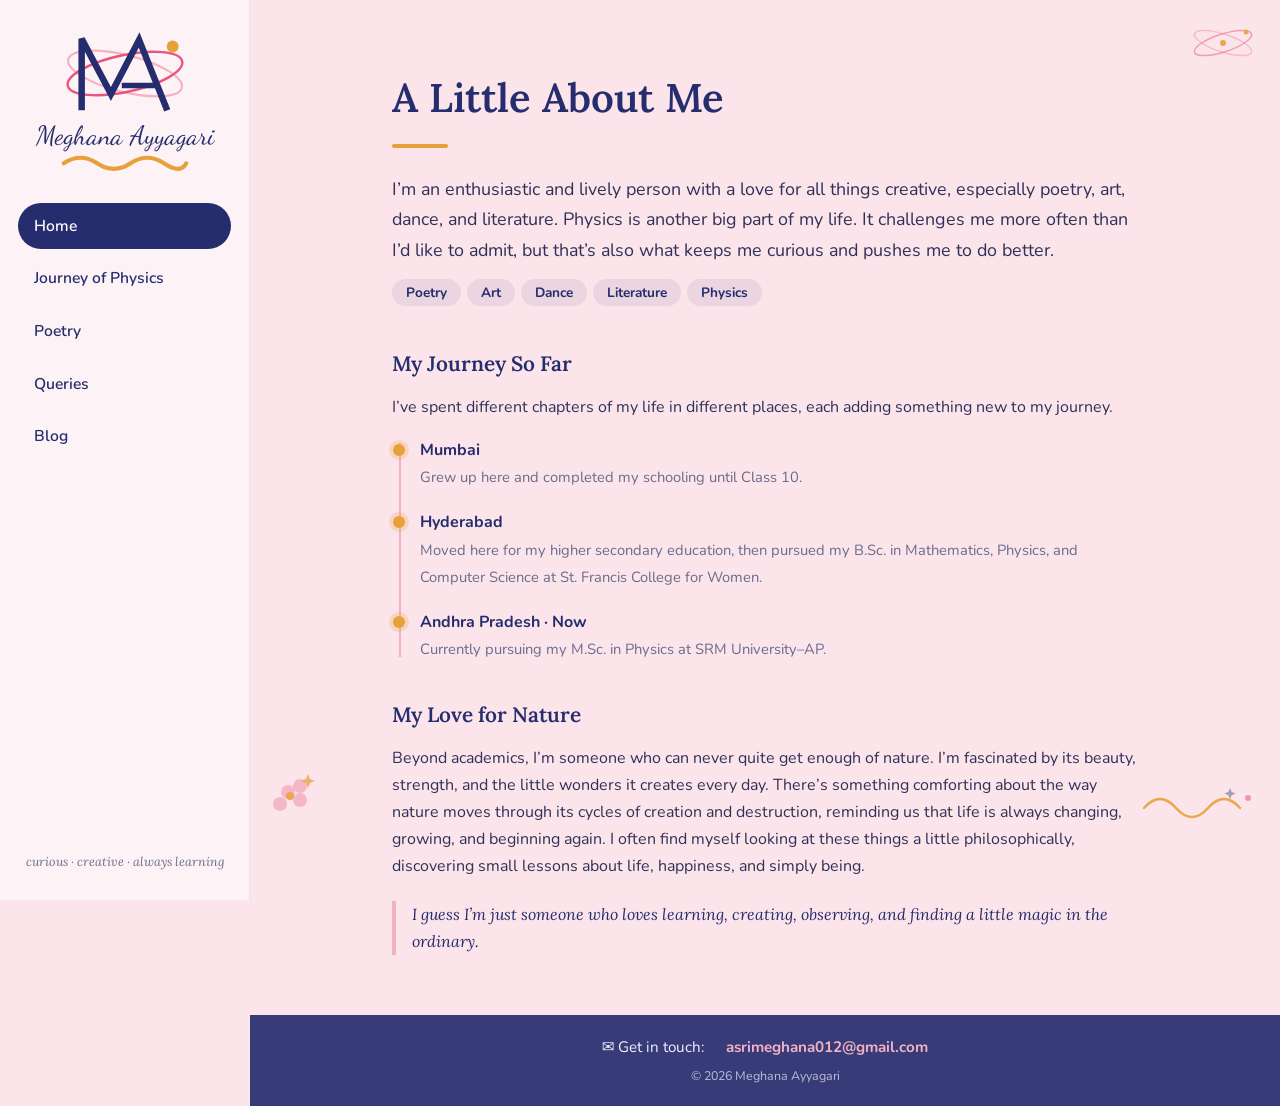
==== index.html @ 57a70335 "Add files via upload" ====
<!DOCTYPE html>
<html lang="en">
<head>
<meta charset="UTF-8">
<meta name="viewport" content="width=device-width, initial-scale=1">
<title>Home | Meghana Ayyagari</title>
<link rel="preconnect" href="https://fonts.googleapis.com">
<link rel="preconnect" href="https://fonts.gstatic.com" crossorigin>
<link href="https://fonts.googleapis.com/css2?family=Dancing+Script:wght@600&family=Lora:ital,wght@0,400;0,600;1,400&family=Nunito:wght@400;600;700&display=swap" rel="stylesheet">
<link rel="stylesheet" href="style.css">
</head>
<body data-page="home">

<button class="menu-btn" id="menuBtn" aria-label="Open menu">&#9776;</button>

<aside class="sidebar" id="sidebar">
  <a class="brand" href="index.html">
    <!-- logo: MA monogram with orbit, rebuilt as SVG -->
    <svg viewBox="0 0 120 84" xmlns="http://www.w3.org/2000/svg" role="img" aria-label="MA logo">
      <ellipse cx="60" cy="42" rx="54" ry="17" fill="none" stroke="#f3b2c4" stroke-width="2" transform="rotate(14 60 42)"/>
      <ellipse cx="60" cy="42" rx="54" ry="17" fill="none" stroke="#e8557f" stroke-width="2.2" transform="rotate(-12 60 42)"/>
      <circle cx="104" cy="17" r="5.5" fill="#e8a03a"/>
      <g transform="translate(20 8)" fill="none" stroke="#262d6e" stroke-width="6" stroke-linejoin="miter">
        <polyline points="0,68 0,2 27,53 53,3 79,68" stroke-linecap="butt"/>
        <line x1="37" y1="45" x2="68" y2="45" stroke-width="5"/>
      </g>
    </svg>
    <div class="name">Meghana Ayyagari</div>
    <svg class="squiggle" width="70" height="10" viewBox="0 0 70 10"><path d="M2 5 Q 11 -1 20 5 T 38 5 T 56 5 T 68 5" fill="none" stroke="#e8a03a" stroke-width="2.2" stroke-linecap="round"/></svg>
  </a>
  <nav>
    <a href="index.html" class="active">Home</a>
    <a href="physics.html">Journey of Physics</a>
    <a href="poetry.html">Poetry</a>
    <a href="queries.html">Queries</a>
    <a href="blog.html">Blog</a>
  </nav>
  <div class="side-note">curious &middot; creative &middot; always learning</div>
</aside>

<!-- tiny corner decor -->
<svg class="decor tr" viewBox="0 0 70 50" aria-hidden="true">
  <ellipse cx="35" cy="25" rx="30" ry="9" fill="none" stroke="#e8557f" stroke-opacity=".55" stroke-width="1.5" transform="rotate(-18 35 25)"/>
  <ellipse cx="35" cy="25" rx="30" ry="9" fill="none" stroke="#e8557f" stroke-opacity=".3" stroke-width="1.5" transform="rotate(18 35 25)"/>
  <circle cx="35" cy="25" r="3" fill="#e8a03a"/>
  <circle cx="58" cy="14" r="2.5" fill="#e8a03a"/>
</svg>
<svg class="decor bl" viewBox="0 0 64 64" aria-hidden="true">
  <g fill="#f3b2c4"><circle cx="20" cy="40" r="7"/><circle cx="32" cy="34" r="7"/><circle cx="32" cy="48" r="7"/><circle cx="12" cy="52" r="7"/><circle cx="24" cy="54" r="0"/></g>
  <circle cx="22" cy="44" r="4" fill="#e8a03a"/>
  <path d="M40 22 l2 5 5 2 -5 2 -2 5 -2-5 -5-2 5-2z" fill="#e8a03a" fill-opacity=".8"/>
</svg>
<svg class="decor br" viewBox="0 0 120 40" aria-hidden="true">
  <path d="M4 26 Q 20 8 36 26 T 68 26 T 100 26" fill="none" stroke="#e8a03a" stroke-width="2.4" stroke-linecap="round"/>
  <circle cx="108" cy="16" r="3" fill="#e8557f" fill-opacity=".6"/>
  <path d="M90 6 l1.6 4 4 1.6 -4 1.6 -1.6 4 -1.6-4 -4-1.6 4-1.6z" fill="#262d6e" fill-opacity=".45"/>
</svg>

<main>

  <section class="page" id="home" data-title="Home">
    <h1>A Little About Me</h1>
    <div class="rule"></div>
    <p class="lead">I&rsquo;m an enthusiastic and lively person with a love for all things creative, especially poetry, art, dance, and literature. Physics is another big part of my life. It challenges me more often than I&rsquo;d like to admit, but that&rsquo;s also what keeps me curious and pushes me to do better.</p>
    <p>
      <span class="tag">Poetry</span><span class="tag">Art</span><span class="tag">Dance</span><span class="tag">Literature</span><span class="tag">Physics</span>
    </p>

    <h2>My Journey So Far</h2>
    <p>I&rsquo;ve spent different chapters of my life in different places, each adding something new to my journey.</p>
    <ul class="timeline">
      <li><b>Mumbai</b><small>Grew up here and completed my schooling until Class 10.</small></li>
      <li><b>Hyderabad</b><small>Moved here for my higher secondary education, then pursued my B.Sc. in Mathematics, Physics, and Computer Science at St. Francis College for Women.</small></li>
      <li><b>Andhra Pradesh &middot; Now</b><small>Currently pursuing my M.Sc. in Physics at SRM University&ndash;AP.</small></li>
    </ul>

    <h2>My Love for Nature</h2>
    <p>Beyond academics, I&rsquo;m someone who can never quite get enough of nature. I&rsquo;m fascinated by its beauty, strength, and the little wonders it creates every day. There&rsquo;s something comforting about the way nature moves through its cycles of creation and destruction, reminding us that life is always changing, growing, and beginning again. I often find myself looking at these things a little philosophically, discovering small lessons about life, happiness, and simply being.</p>
    <p class="quote">I guess I&rsquo;m just someone who loves learning, creating, observing, and finding a little magic in the ordinary.</p>
  </section>

  <!-- contact footer (same on every page) -->
  <footer>
    <div class="row">
      <span>&#9993; Get in touch:</span>
      <a href="mailto:asrimeghana012@gmail.com">asrimeghana012@gmail.com</a>
    </div>
    <div class="tiny">&copy; <span id="yr"></span> Meghana Ayyagari</div>
  </footer>
</main>

<script>

  document.getElementById('menuBtn').addEventListener('click', function(){ document.getElementById('sidebar').classList.toggle('open'); });
  document.getElementById('yr').textContent = new Date().getFullYear();
</script>
</body>
</html>
---- style.css ----
:root{
    --navy:#262d6e;
    --rose:#e8557f;
    --rose-soft:#f3b2c4;
    --gold:#e8a03a;
    --ink:#2f3158;
    --muted:#6a6c8c;
    --card:rgba(255,255,255,.62);
    --bg:#fbe4ea;
    --side:250px;
  }
  *{box-sizing:border-box;margin:0;padding:0}
  html{scroll-behavior:smooth}
  body{
    font-family:'Nunito',system-ui,sans-serif;
    color:var(--ink);
    background:var(--bg);
    transition:background .5s ease;
    line-height:1.7;
  }
  /* solid pastel per page */
  body[data-page="home"]   {--bg:#fbe4ea}
  body[data-page="physics"]{--bg:#e2e8f8}
  body[data-page="poetry"] {--bg:#fde9d9}
  body[data-page="queries"]{--bg:#dff2e8}
  body[data-page="blog"]   {--bg:#fcf2d0}

  /* ---------- sidebar ---------- */
  .sidebar{
    position:fixed;inset:0 auto 0 0;width:var(--side);
    background:rgba(255,255,255,.55);
    backdrop-filter:blur(6px);
    border-right:1px solid rgba(38,45,110,.08);
    display:flex;flex-direction:column;align-items:center;
    padding:28px 18px;z-index:20;
  }
  .brand{display:block;text-decoration:none;text-align:center;margin-bottom:30px}
  .brand svg{width:130px;height:auto;display:block;margin:0 auto}
  .brand .name{font-family:'Dancing Script',cursive;font-size:1.65rem;color:var(--navy);line-height:1.1;margin-top:2px}
  .brand .squiggle{display:block;margin:4px auto 0}
  nav{width:100%;display:flex;flex-direction:column;gap:6px}
  nav a{
    text-decoration:none;color:var(--navy);font-weight:600;
    padding:10px 16px;border-radius:999px;font-size:.98rem;
    transition:background .25s,transform .25s;
  }
  nav a:hover{background:rgba(232,85,127,.12);transform:translateX(3px)}
  nav a.active{background:var(--navy);color:#fff}
  .side-note{margin-top:auto;font-size:.78rem;color:var(--muted);text-align:center;font-style:italic;font-family:'Lora',serif}

  .menu-btn{
    display:none;position:fixed;top:12px;left:12px;z-index:30;
    background:var(--navy);color:#fff;border:0;border-radius:12px;
    width:42px;height:42px;font-size:1.3rem;cursor:pointer;
  }

  /* ---------- main ---------- */
  main{
    margin-left:var(--side);min-height:100vh;
    display:flex;flex-direction:column;position:relative;
  }
  .page{display:block;padding:64px clamp(24px,6vw,84px) 40px;max-width:900px;width:100%;margin:0 auto;position:relative;z-index:1;animation:fade .5s ease}
  @keyframes fade{from{opacity:0;transform:translateY(8px)}to{opacity:1;transform:none}}

  h1{font-family:'Lora',serif;font-weight:600;font-size:clamp(1.9rem,4vw,2.5rem);color:var(--navy);margin-bottom:6px}
  h1 + .rule{width:56px;height:4px;border-radius:4px;background:var(--gold);margin:12px 0 26px}
  h2{font-family:'Lora',serif;font-weight:600;color:var(--navy);font-size:1.3rem;margin:34px 0 12px}
  p{margin-bottom:14px}
  a{color:var(--rose)}
  .lead{font-size:1.12rem}
  .card{background:var(--card);border-radius:20px;padding:22px 26px;margin-bottom:18px;box-shadow:0 2px 14px rgba(38,45,110,.05)}
  .quote{font-family:'Lora',serif;font-style:italic;color:var(--navy);border-left:4px solid var(--rose-soft);padding-left:16px;margin:20px 0}
  .tag{display:inline-block;background:rgba(38,45,110,.08);color:var(--navy);border-radius:999px;padding:2px 14px;font-size:.85rem;font-weight:700;margin:0 6px 6px 0}

  /* journey timeline */
  .timeline{list-style:none;position:relative;margin:16px 0 8px;padding-left:28px}
  .timeline::before{content:"";position:absolute;left:7px;top:6px;bottom:6px;width:2px;background:var(--rose-soft)}
  .timeline li{position:relative;margin-bottom:18px}
  .timeline li::before{content:"";position:absolute;left:-27px;top:7px;width:12px;height:12px;border-radius:50%;background:var(--gold);box-shadow:0 0 0 4px rgba(232,160,58,.22)}
  .timeline b{display:block;color:var(--navy)}
  .timeline small{color:var(--muted);font-size:.92rem}

  /* poetry */
  .book{display:grid;grid-template-columns:76px 1fr;gap:18px;align-items:start}
  .year{font-family:'Lora',serif;font-size:1.7rem;color:var(--rose);font-weight:600;line-height:1}
  .book h3{font-family:'Lora',serif;color:var(--navy);font-size:1.15rem;margin-bottom:2px}
  .meta{color:var(--muted);font-size:.9rem;margin-bottom:10px}
  .award{background:rgba(232,160,58,.18);border-radius:12px;padding:8px 14px;font-size:.92rem;margin-bottom:10px}
  .links a{display:inline-block;margin:0 8px 6px 0;padding:5px 14px;border-radius:999px;background:var(--navy);color:#fff;text-decoration:none;font-size:.85rem;font-weight:600;transition:background .2s}
  .links a:hover{background:var(--rose)}

  /* queries */
  form{display:grid;gap:14px}
  label{font-weight:700;color:var(--navy);font-size:.92rem}
  input,select,textarea{
    width:100%;padding:12px 16px;border-radius:14px;border:1.5px solid rgba(38,45,110,.15);
    background:rgba(255,255,255,.85);font:inherit;color:var(--ink);margin-top:4px;
  }
  input:focus,select:focus,textarea:focus{outline:none;border-color:var(--rose)}
  textarea{min-height:130px;resize:vertical}
  button.go{justify-self:start;background:var(--rose);color:#fff;border:0;border-radius:999px;padding:12px 28px;font:inherit;font-weight:700;cursor:pointer;transition:transform .2s,background .2s}
  button.go:hover{background:var(--navy);transform:translateY(-2px)}
  .hint{font-size:.85rem;color:var(--muted)}

  /* blog */
  .posts{display:grid;gap:18px}
  .post{background:var(--card);border-radius:6px 20px 20px 6px;padding:22px 26px 22px 34px;position:relative;border-left:6px solid var(--rose-soft);
        background-image:repeating-linear-gradient(transparent 0 31px,rgba(38,45,110,.06) 31px 32px)}
  .post h3{font-family:'Lora',serif;color:var(--navy);margin-bottom:2px}
  .post .date{font-size:.85rem;color:var(--muted);margin-bottom:8px}
  .empty{text-align:center;padding:36px 24px}
  .empty .pen{font-size:2.2rem}
  .empty h3{font-family:'Dancing Script',cursive;font-size:1.9rem;color:var(--navy);margin:6px 0}

  /* decor */
  .decor{position:fixed;pointer-events:none;z-index:0;opacity:.9}
  .decor.tr{top:18px;right:22px;width:70px}
  .decor.bl{bottom:84px;left:calc(var(--side) + 18px);width:64px}
  .decor.br{bottom:78px;right:20px;width:120px}

  /* ---------- contact footer ---------- */
  footer{
    margin-top:auto;position:relative;z-index:1;
    background:rgba(38,45,110,.92);color:#f5f1ff;text-align:center;
    padding:20px 24px;font-size:.95rem;
  }
  footer .row{display:flex;flex-wrap:wrap;gap:6px 22px;justify-content:center;align-items:center}
  footer a{color:var(--rose-soft);font-weight:700;text-decoration:none}
  footer a:hover{text-decoration:underline}
  footer .tiny{font-size:.78rem;opacity:.7;margin-top:4px}

  @media (max-width:820px){
    .menu-btn{display:block}
    .sidebar{transform:translateX(-100%);transition:transform .3s ease;box-shadow:4px 0 24px rgba(38,45,110,.15)}
    .sidebar.open{transform:none}
    main{margin-left:0}
    .page{padding-top:78px}
    .decor.bl{left:14px}
    .book{grid-template-columns:1fr;gap:6px}
  }

  .fair-note{
  background:rgba(255,255,255,.7);
  border-left:5px solid var(--gold);
  border-radius:6px 18px 18px 6px;
  padding:16px 22px;
  margin:0 0 18px;
  font-family:'Lora',serif;
  font-style:italic;
  color:var(--navy);
  font-size:.98rem;
}
.fair-note b{
  font-style:normal;
  font-family:'Nunito',sans-serif;
  color:var(--rose);
}
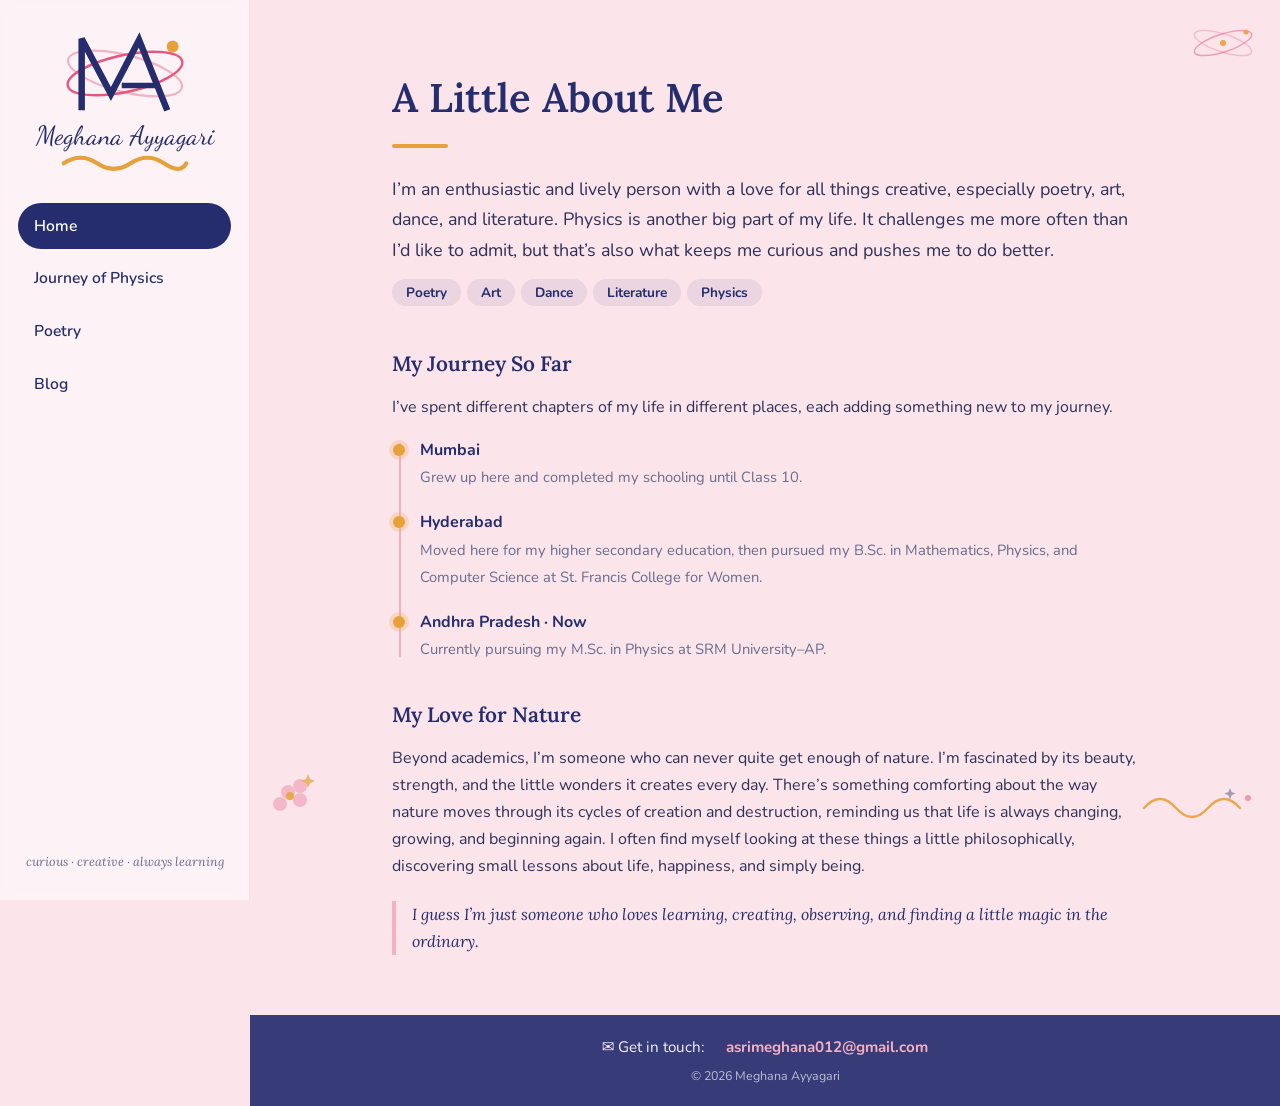
==== commit 716091e9: "Update index.html" ====
--- a/index.html
+++ b/index.html
@@ -32,7 +32,6 @@
     <a href="index.html" class="active">Home</a>
     <a href="physics.html">Journey of Physics</a>
     <a href="poetry.html">Poetry</a>
-    <a href="queries.html">Queries</a>
     <a href="blog.html">Blog</a>
   </nav>
   <div class="side-note">curious &middot; creative &middot; always learning</div>
